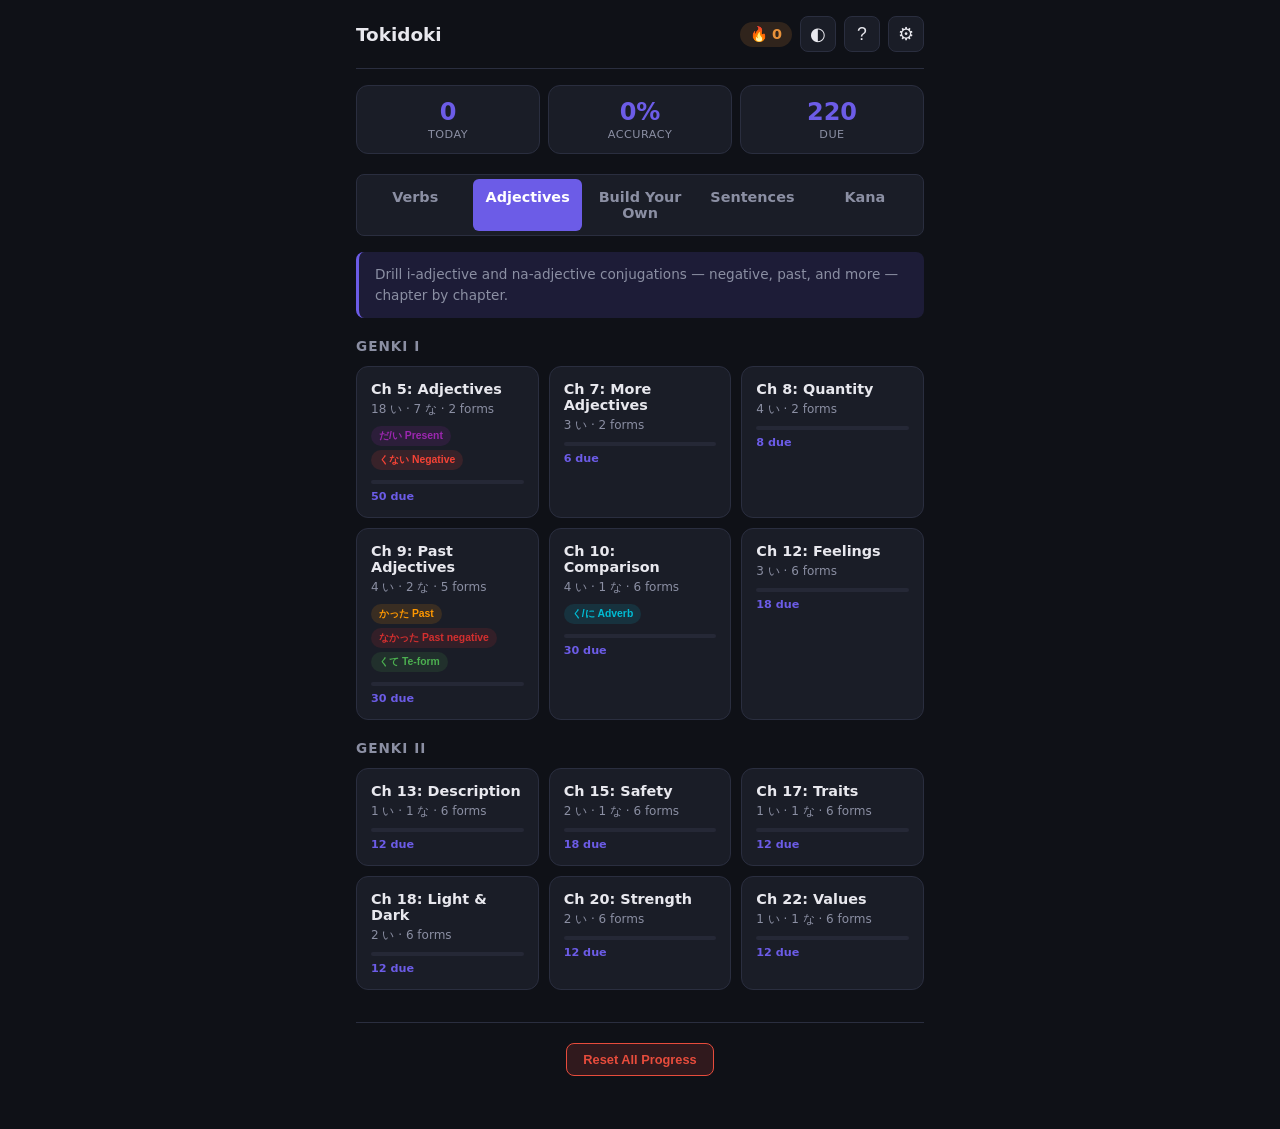
==== adjectives.html @ 3fceb23d "Split the single-page app into a real page per exercise Each exercise now has its own physical HTML " ====
<!DOCTYPE html>
<html lang="en">
<head>
  <meta charset="UTF-8">
  <meta name="viewport" id="viewport-meta" content="width=device-width, initial-scale=1.0">
  <title>Adjective Conjugation Practice — Genki I &amp; II | Tokidoki</title>
  <meta name="description" content="Practice Japanese i-adjective and na-adjective conjugation — present, negative, past, te-form, and more — chapter by chapter from Genki I &amp; II. Free, no login.">
  <meta property="og:title" content="Adjective Conjugation Practice — Genki I &amp; II | Tokidoki">
  <meta property="og:description" content="Drill Japanese i-adjective and na-adjective conjugations chapter by chapter using spaced repetition. Free and no login required.">
  <meta property="og:type" content="website">
  <meta property="og:url" content="https://tokidoki.meertens.dev/adjectives.html">
  <meta name="twitter:card" content="summary">
  <meta name="twitter:title" content="Adjective Conjugation Practice — Genki I &amp; II | Tokidoki">
  <meta name="twitter:description" content="Free SRS flashcard drills for Genki i-adjective and na-adjective conjugations.">
  <link rel="canonical" href="https://tokidoki.meertens.dev/adjectives.html">
  <link rel="stylesheet" href="style.css">
  <!-- Google tag (gtag.js) -->
  <script async src="https://www.googletagmanager.com/gtag/js?id=G-XXWYNZC7YH"></script>
  <script>
    window.dataLayer = window.dataLayer || [];
    function gtag(){dataLayer.push(arguments);}
    gtag('js', new Date());
    gtag('config', 'G-XXWYNZC7YH');
  </script>
</head>
<body data-mode="adjectives">
  <div id="app">

    <!-- Header -->
    <header id="header">
      <div class="header-left">
        <button id="btn-back" class="icon-btn hidden" aria-label="Back">←</button>
        <a href="index.html" class="header-title-link"><h1 id="header-title">Tokidoki</h1></a>
      </div>
      <div class="header-right">
        <span id="streak-badge" class="streak-badge" title="Daily streak">🔥 <span id="streak-count">0</span></span>
        <button id="btn-theme" class="icon-btn" aria-label="Toggle theme">◐</button>
        <button id="btn-ref" class="icon-btn" aria-label="Conjugation reference">?</button>
        <button id="btn-settings" class="icon-btn" aria-label="Settings">⚙</button>
      </div>
    </header>

    <!-- Screen: Chapter Select -->
    <main id="screen-chapters" class="screen active">
      <div class="stats-bar">
        <div class="stat"><span class="stat-num" id="today-reviewed">0</span><span class="stat-label">Today</span></div>
        <div class="stat"><span class="stat-num" id="today-accuracy">0%</span><span class="stat-label">Accuracy</span></div>
        <div class="stat"><span class="stat-num" id="cards-due">0</span><span class="stat-label">Due</span></div>
      </div>
      <nav class="mode-tabs">
        <a class="mode-tab" href="verbs.html">Verbs</a>
        <a class="mode-tab active" href="adjectives.html">Adjectives</a>
        <a class="mode-tab" href="custom.html">Build Your Own</a>
        <a class="mode-tab" href="sentences.html">Sentences</a>
        <a class="mode-tab" href="kana.html">Kana</a>
      </nav>
      <div id="adj-chapters">
        <p class="tab-intro">Drill i-adjective and na-adjective conjugations — negative, past, and more — chapter by chapter.</p>
        <h2 class="section-title">Genki I</h2>
        <div class="chapter-grid" id="adj-chapters-genki1"></div>
        <h2 class="section-title">Genki II</h2>
        <div class="chapter-grid" id="adj-chapters-genki2"></div>
      </div>
      <div class="reset-section">
        <button id="btn-reset" class="btn-danger">Reset All Progress</button>
      </div>
    </main>

    <!-- Screen: Study Session -->
    <main id="screen-study" class="screen">
      <div class="study-toolbar">
        <div class="study-progress">
          <div class="study-progress-bar"><div id="study-bar-fill" class="study-bar-fill"></div></div>
          <span id="study-progress-text" class="study-progress-text">0 / 0</span>
        </div>
        <button id="btn-undo" class="btn-undo hidden" aria-label="Undo last card" title="Undo (Z)">↩ Undo</button>
      </div>
      <div id="save-indicator" class="save-indicator hidden">Saved</div>

      <input id="key-capture" class="key-capture" readonly aria-hidden="true" tabindex="-1">
      <div id="card-container" class="card-container">
        <div id="card" class="card">
          <!-- Front -->
          <div class="card-front" id="card-front">
            <div class="form-badge" id="card-form-badge"></div>
            <div class="card-kanji" id="card-kanji"></div>
            <div class="card-reading" id="card-reading"></div>
            <div class="card-meaning" id="card-meaning"></div>
            <div class="card-prompt" id="card-prompt"></div>
            <div class="card-context hidden" id="card-context"></div>
            <div class="card-example-sentence-front hidden" id="card-example-sentence-front"></div>
            <div class="hint-area hidden" id="hint-area"></div>
            <div class="reveal-area" id="reveal-area">
              <div class="reveal-buttons">
                <button id="btn-hint" class="btn-hint">Hint <span class="grade-key">H</span></button>
                <button id="btn-reveal" class="btn-reveal">Show Answer</button>
              </div>
              <span class="reveal-hint">Space = show answer</span>
            </div>
            <div class="typing-area hidden" id="typing-area">
              <div class="answer-area">
                <input type="text" id="answer-input" class="answer-input" placeholder="Type in hiragana..." autocomplete="off" autocorrect="off" autocapitalize="off" spellcheck="false" lang="ja">
                <button id="btn-check" class="btn-primary">Check</button>
              </div>
              <div class="typing-buttons">
                <button id="btn-hint-typing" class="btn-hint">Hint <span class="grade-key">H</span></button>
                <button id="btn-show" class="btn-secondary">Show Answer</button>
              </div>
            </div>
          </div>
          <!-- Back -->
          <div class="card-back hidden" id="card-back">
            <div class="form-badge" id="card-form-badge-back"></div>
            <div class="card-kanji" id="card-kanji-back"></div>
            <div class="card-reading" id="card-reading-back"></div>
            <div class="card-meaning" id="card-meaning-back"></div>
            <div class="card-conjugated" id="card-conjugated"></div>
            <div class="result-area">
              <div id="result-icon" class="result-icon hidden"></div>
              <div id="result-row-user" class="result-row hidden">
                <span class="result-label">Your answer:</span>
                <span id="user-answer" class="user-answer"></span>
              </div>
              <div class="result-row">
                <span class="result-label">Correct:</span>
                <span id="correct-answer" class="correct-answer"></span>
              </div>
              <div class="result-row">
                <span class="result-label">Explanation:</span>
                <span id="card-hint-explanation" class="correct-answer"></span>
              </div>
            </div>
            <div class="card-explanation" id="card-explanation"></div>
            <div class="hint-area-back" id="hint-area-back"></div>
            <div class="card-example-sentence" id="card-example-sentence"></div>
            <div class="grade-buttons">
              <button class="btn-grade btn-again" data-grade="1"><span class="grade-key">1</span> Again</button>
              <button class="btn-grade btn-easy" data-grade="4"><span class="grade-key">2</span> Easy</button>
            </div>
          </div>
        </div>
      </div>

      <div id="session-complete" class="session-complete hidden">
        <div class="complete-icon">🎉</div>
        <h2>Session Complete!</h2>
        <div class="session-stats">
          <div class="stat"><span class="stat-num" id="session-total">0</span><span class="stat-label">Cards</span></div>
          <div class="stat"><span class="stat-num" id="session-correct">0</span><span class="stat-label">Correct</span></div>
          <div class="stat"><span class="stat-num" id="session-accuracy">0%</span><span class="stat-label">Accuracy</span></div>
        </div>
        <button id="btn-back-to-chapters" class="btn-primary">Back to Chapters</button>
      </div>
    </main>

    <!-- Settings Overlay -->
    <div id="settings-overlay" class="settings-overlay hidden">
      <div class="settings-overlay-backdrop"></div>
      <div class="settings-overlay-content">
        <div class="settings-overlay-header">
          <h2 class="settings-overlay-title">Settings</h2>
          <button id="btn-close-settings" class="settings-overlay-close" aria-label="Close settings">✕</button>
        </div>
        <div class="settings-panel">
          <label class="setting-row">
            <div class="setting-info">
              <span class="setting-label">Type answers in hiragana</span>
              <span class="setting-desc">When enabled, you type the conjugation before revealing the answer</span>
            </div>
            <input type="checkbox" id="setting-typing-mode" class="setting-toggle">
          </label>
          <label class="setting-row">
            <div class="setting-info">
              <span class="setting-label">Hide form name (harder mode)</span>
              <span class="setting-desc">Only shows the English hint (e.g. "Polite past") — you must recall the form yourself</span>
            </div>
            <input type="checkbox" id="setting-hide-form" class="setting-toggle">
          </label>
          <label class="setting-row">
            <div class="setting-info">
              <span class="setting-label">Show context example</span>
              <span class="setting-desc">Shows an English example below the hint, e.g. "I did eat (polite, past)"</span>
            </div>
            <input type="checkbox" id="setting-show-context" class="setting-toggle">
          </label>
          <label class="setting-row">
            <div class="setting-info">
              <span class="setting-label">English → Japanese mode</span>
              <span class="setting-desc">See an English sentence (e.g. "I did take (a thing) (polite, past)") and produce the Japanese conjugation</span>
            </div>
            <input type="checkbox" id="setting-english-to-japanese" class="setting-toggle">
          </label>
          <label class="setting-row">
            <div class="setting-info">
              <span class="setting-label">Show example sentence on question</span>
              <span class="setting-desc">Shows a Japanese example sentence (with the answer blanked out) before you reveal the answer</span>
            </div>
            <input type="checkbox" id="setting-show-example-front" class="setting-toggle">
          </label>
          <label class="setting-row">
            <div class="setting-info">
              <span class="setting-label">Show furigana</span>
              <span class="setting-desc">Shows readings (hiragana) above kanji in Japanese sentences</span>
            </div>
            <input type="checkbox" id="setting-show-furigana" class="setting-toggle">
          </label>
        </div>
      </div>
    </div>

    <!-- Reference Overlay -->
    <div id="ref-overlay" class="ref-overlay hidden" role="dialog" aria-modal="true" aria-label="Conjugation Reference">
      <div id="ref-backdrop" class="ref-backdrop"></div>
      <div class="ref-overlay-panel">
        <div class="ref-overlay-header">
          <h2 class="section-title" style="margin:0">Conjugation Reference</h2>
          <button id="btn-ref-close" class="icon-btn" aria-label="Close">✕</button>
        </div>
        <div class="ref-tabs">
          <button class="ref-tab" data-tab="verb">Verbs</button>
          <button class="ref-tab active" data-tab="adj">Adjectives</button>
        </div>
        <div id="ref-content" class="ref-content"></div>
      </div>
    </div>

  </div>

  <script src="conjugator.js"></script>
  <script src="verbs.js"></script>
  <script src="kana.js"></script>
  <script src="app.js"></script>

  <!-- Static content for search engines -->
  <section id="seo-content" aria-hidden="true">
    <h2>Japanese Adjective Conjugation Practice — Genki I &amp; II</h2>
    <p>
      Practise <strong>i-adjective</strong> and <strong>na-adjective</strong> conjugations
      including present, negative, past, past-negative, te-form, and adverb forms.
      Chapters span the adjective grammar introduced across both Genki volumes.
    </p>
    <p>
      Cards are scheduled with <strong>spaced repetition (SRS)</strong> so you review what
      you need most, not what you already know. Free, no login required.
    </p>
  </section>
</body>
</html>
---- style.css ----
:root {
  --bg: #0f1117;
  --bg-card: #1a1d27;
  --bg-card-hover: #22263a;
  --bg-input: #252836;
  --text: #e8e8ee;
  --text-dim: #8b8fa3;
  --text-muted: #555a6e;
  --border: #2a2e3f;
  --accent: #6c5ce7;
  --accent-dim: rgba(108, 92, 231, 0.15);
  --green: #00b894;
  --green-dim: rgba(0, 184, 148, 0.15);
  --red: #e74c3c;
  --red-dim: rgba(231, 76, 60, 0.15);
  --orange: #e8913a;
  --orange-dim: rgba(232, 145, 58, 0.15);
  --blue: #4a90d9;
  --blue-dim: rgba(74, 144, 217, 0.15);
  --radius: 12px;
  --radius-sm: 8px;
  --shadow: 0 2px 16px rgba(0,0,0,0.3);
  --font: 'Segoe UI', system-ui, -apple-system, sans-serif;
  --font-jp: 'Hiragino Kaku Gothic Pro', 'Yu Gothic', 'Meiryo', sans-serif;
  --transition: 0.2s ease;
}

[data-theme="light"] {
  --bg: #f5f6fa;
  --bg-card: #ffffff;
  --bg-card-hover: #f0f1f6;
  --bg-input: #eef0f5;
  --text: #1a1d27;
  --text-dim: #555a6e;
  --text-muted: #8b8fa3;
  --border: #dfe1e8;
  --shadow: 0 2px 16px rgba(0,0,0,0.08);
}

* { margin: 0; padding: 0; box-sizing: border-box; }

#seo-content { position: absolute; width: 1px; height: 1px; overflow: hidden; clip: rect(0,0,0,0); white-space: nowrap; }

html { font-size: 16px; }

body {
  font-family: var(--font);
  background: var(--bg);
  color: var(--text);
  min-height: 100dvh;
  transition: background var(--transition), color var(--transition);
}

#app {
  max-width: 600px;
  margin: 0 auto;
  padding: 0 16px 32px;
}

/* Header */
#header {
  display: flex;
  align-items: center;
  justify-content: space-between;
  padding: 16px 0;
  position: sticky;
  top: 0;
  background: var(--bg);
  z-index: 100;
  border-bottom: 1px solid var(--border);
  margin-bottom: 16px;
}

.header-left {
  display: flex;
  align-items: center;
  gap: 8px;
  min-width: 0;
}

.header-right {
  display: flex;
  align-items: center;
  gap: 8px;
  flex-shrink: 0;
}

#header-title {
  font-size: 1.15rem;
  font-weight: 700;
  white-space: nowrap;
  overflow: hidden;
  text-overflow: ellipsis;
}

.header-title-link, .header-title-link:visited {
  color: inherit;
  text-decoration: none;
}

.icon-btn {
  background: var(--bg-card);
  border: 1px solid var(--border);
  color: var(--text);
  width: 36px;
  height: 36px;
  border-radius: var(--radius-sm);
  cursor: pointer;
  font-size: 1.1rem;
  display: flex;
  align-items: center;
  justify-content: center;
  transition: all var(--transition);
}

.icon-btn:hover { background: var(--bg-card-hover); }

.streak-badge {
  display: flex;
  align-items: center;
  gap: 4px;
  font-size: 0.9rem;
  font-weight: 600;
  padding: 4px 10px;
  background: var(--orange-dim);
  border-radius: 20px;
  color: var(--orange);
}

/* Screens */
.screen { display: none; }
.screen.active { display: block; }

/* Tab intro */
.tab-intro {
  color: var(--text-dim);
  font-size: 0.85rem;
  line-height: 1.55;
  margin: 0 0 16px;
  padding: 12px 16px;
  background: var(--accent-dim);
  border-left: 3px solid var(--accent);
  border-radius: var(--radius-sm);
}

/* Stats bar */
.stats-bar {
  display: flex;
  gap: 8px;
  margin-bottom: 20px;
}

.stat {
  flex: 1;
  background: var(--bg-card);
  border: 1px solid var(--border);
  border-radius: var(--radius);
  padding: 12px;
  text-align: center;
}

.stat-num {
  display: block;
  font-size: 1.5rem;
  font-weight: 700;
  color: var(--accent);
}

.stat-label {
  display: block;
  font-size: 0.7rem;
  color: var(--text-dim);
  margin-top: 2px;
  text-transform: uppercase;
  letter-spacing: 0.5px;
}

/* Section title */
.section-title {
  font-size: 0.85rem;
  text-transform: uppercase;
  letter-spacing: 1px;
  color: var(--text-dim);
  margin: 20px 0 12px;
}

/* Mode tabs (Verbs / Adjectives) */
.mode-tabs {
  display: flex;
  gap: 4px;
  margin-bottom: 16px;
  background: var(--bg-card);
  border-radius: var(--radius-sm);
  padding: 4px;
  border: 1px solid var(--border);
}

.mode-tab, .mode-tab:visited {
  flex: 1;
  padding: 10px;
  border: none;
  border-radius: 6px;
  background: transparent;
  color: var(--text-dim);
  font-size: 0.9rem;
  font-weight: 700;
  cursor: pointer;
  transition: all var(--transition);
  text-decoration: none;
  text-align: center;
}

.mode-tab.active, .mode-tab.active:visited {
  background: var(--accent);
  color: #fff;
}

.mode-tab:hover:not(.active) {
  background: var(--bg-card-hover);
}

/* Chapter grid */
.chapter-grid {
  display: grid;
  grid-template-columns: repeat(auto-fill, minmax(160px, 1fr));
  gap: 10px;
}

.chapter-card, a.chapter-card, a.chapter-card:visited {
  background: var(--bg-card);
  border: 1px solid var(--border);
  border-radius: var(--radius);
  padding: 14px;
  cursor: pointer;
  transition: all var(--transition);
  position: relative;
  overflow: hidden;
  display: block;
  color: inherit;
  text-decoration: none;
}

.chapter-card:hover {
  background: var(--bg-card-hover);
  transform: translateY(-2px);
  box-shadow: var(--shadow);
}

.chapter-card-title {
  font-size: 0.9rem;
  font-weight: 600;
  margin-bottom: 4px;
}

.chapter-card-sub {
  font-size: 0.75rem;
  color: var(--text-dim);
  margin-bottom: 8px;
}

.chapter-card-forms {
  display: flex;
  flex-wrap: wrap;
  gap: 4px;
  margin-bottom: 10px;
}

.form-pill {
  font-family: var(--font-jp);
  font-size: 0.65rem;
  padding: 3px 8px;
  border-radius: 10px;
  font-weight: 700;
  letter-spacing: 0;
  white-space: nowrap;
}

.chapter-progress {
  height: 4px;
  background: var(--bg-input);
  border-radius: 2px;
  overflow: hidden;
}

.chapter-progress-fill {
  height: 100%;
  background: var(--green);
  border-radius: 2px;
  transition: width 0.4s ease;
}

.chapter-card-due {
  font-size: 0.7rem;
  color: var(--accent);
  margin-top: 6px;
  font-weight: 600;
}

.chapter-card-due:empty {
  display: none;
}

/* Study screen */
.study-toolbar {
  display: flex;
  align-items: center;
  gap: 10px;
  margin-bottom: 16px;
}

.study-progress {
  display: flex;
  align-items: center;
  gap: 12px;
  flex: 1;
}

.study-progress-bar {
  flex: 1;
  height: 6px;
  background: var(--bg-input);
  border-radius: 3px;
  overflow: hidden;
}

.study-bar-fill {
  height: 100%;
  background: var(--accent);
  border-radius: 3px;
  transition: width 0.3s ease;
}

.study-progress-text {
  font-size: 0.8rem;
  color: var(--text-dim);
  white-space: nowrap;
}

.btn-undo {
  display: flex;
  align-items: center;
  gap: 4px;
  padding: 6px 12px;
  border: 1px solid var(--border);
  border-radius: var(--radius-sm);
  background: var(--bg-card);
  color: var(--text-dim);
  font-size: 0.8rem;
  font-weight: 600;
  cursor: pointer;
  transition: all var(--transition);
  white-space: nowrap;
  flex-shrink: 0;
}

.btn-undo:hover {
  background: var(--bg-card-hover);
  color: var(--text);
  border-color: var(--accent);
}

.save-indicator {
  text-align: center;
  font-size: 0.7rem;
  color: var(--green);
  padding: 4px 0;
  font-weight: 600;
  letter-spacing: 0.5px;
  text-transform: uppercase;
  opacity: 0;
  transition: opacity 0.3s ease;
}

.save-indicator.show {
  opacity: 1;
}

/* Card */
.card-container {
  perspective: 1000px;
}

.card {
  background: color-mix(in srgb, var(--form-color, var(--accent)) 8%, var(--bg-card));
  border: 1px solid var(--border);
  border-left: 5px solid var(--form-color, var(--accent));
  border-right: 5px solid transparent;
  border-radius: var(--radius);
  padding: 28px 24px;
  box-shadow: var(--shadow);
  min-height: 340px;
  display: flex;
  flex-direction: column;
  transition: background 0.3s ease, border-color 0.3s ease;
}

.card.negative-form {
  border-right-color: #e74c3c;
}

.card-front, .card-back {
  display: flex;
  flex-direction: column;
  align-items: center;
  gap: 12px;
  flex: 1;
}

.form-badge {
  display: inline-flex;
  align-items: center;
  gap: 6px;
  padding: 6px 14px;
  border-radius: 24px;
  font-size: 0.8rem;
  font-weight: 700;
  letter-spacing: 0.3px;
  border: 2px solid currentColor;
  white-space: nowrap;
}

.form-badge .form-symbol {
  font-family: var(--font-jp);
  font-size: 0.95rem;
  font-weight: 800;
  line-height: 1;
}

.card-kanji {
  font-family: var(--font-jp);
  font-size: 2.8rem;
  font-weight: 700;
  line-height: 1.2;
  text-align: center;
}

.card-reading {
  font-family: var(--font-jp);
  font-size: 1.1rem;
  color: var(--text-dim);
}

.card-meaning {
  font-size: 0.95rem;
  color: var(--text-dim);
  text-align: center;
}

.card-conjugated {
  font-family: var(--font-jp);
  font-size: 1.8rem;
  font-weight: 700;
  text-align: center;
  line-height: 1.3;
}

.conjugation-stem {
  color: var(--text-muted);
}

.conjugation-changed {
  color: var(--text);
}

.conjugation-ending {
  color: var(--form-color, var(--accent));
}

.card-prompt {
  font-size: 1rem;
  font-weight: 600;
  color: var(--form-color, var(--accent));
  text-align: center;
  margin-top: 4px;
}

.card-context {
  font-size: 1.15rem;
  color: var(--text-muted);
  font-style: italic;
  text-align: center;
  margin-top: -4px;
}

.neg-highlight {
  color: #e74c3c;
  font-weight: 700;
}

.card-context.context-prominent {
  font-size: 1.5rem;
  color: var(--text);
  font-style: normal;
  font-weight: 600;
  margin-top: 16px;
  margin-bottom: 8px;
  line-height: 1.4;
}

/* Reveal area (default mode) */
.hint-area {
  margin-top: 12px;
  padding: 12px 16px;
  border-radius: var(--radius-sm);
  background: var(--bg-card-hover, rgba(128,128,128,0.08));
  border-left: 3px solid var(--form-color, var(--accent));
  font-size: 0.88rem;
  line-height: 1.6;
  color: var(--text);
  text-align: left;
}

.hint-area .hint-label {
  font-weight: 700;
  color: var(--text-dim);
  font-size: 0.75rem;
  text-transform: uppercase;
  letter-spacing: 0.04em;
  margin-bottom: 4px;
}

.hint-area .hint-step {
  margin: 2px 0;
}

.reveal-area {
  display: flex;
  flex-direction: column;
  align-items: center;
  gap: 8px;
  margin-top: 16px;
}

.reveal-buttons, .typing-buttons {
  display: flex;
  gap: 10px;
  align-items: center;
  margin-top: 8px;
}

.btn-hint {
  padding: 14px 24px;
  border-radius: var(--radius-sm);
  font-size: 0.9rem;
  font-weight: 700;
  cursor: pointer;
  border: 2px solid var(--border);
  background: transparent;
  color: var(--text-dim);
  transition: all var(--transition);
}

.btn-hint:hover { border-color: var(--accent); color: var(--accent); transform: translateY(-1px); }
.btn-hint:disabled { opacity: 0.4; cursor: default; transform: none; }

.btn-reveal {
  padding: 14px 40px;
  border-radius: var(--radius-sm);
  font-size: 1rem;
  font-weight: 700;
  cursor: pointer;
  border: none;
  background: var(--accent);
  color: #fff;
  transition: all var(--transition);
}

.btn-reveal:hover { filter: brightness(1.1); transform: translateY(-1px); }

.reveal-hint {
  font-size: 0.75rem;
  color: var(--text-muted);
}

/* Answer */
.answer-area {
  display: flex;
  gap: 8px;
  width: 100%;
  max-width: 360px;
  margin-top: 8px;
}

.answer-input {
  flex: 1;
  padding: 10px 14px;
  font-size: 1.15rem;
  font-family: var(--font-jp);
  background: var(--bg-input);
  border: 2px solid var(--border);
  border-radius: var(--radius-sm);
  color: var(--text);
  outline: none;
  transition: border-color var(--transition);
}

.answer-input:focus {
  border-color: var(--accent);
}

.answer-input.correct {
  border-color: var(--green);
  background: var(--green-dim);
}

.answer-input.incorrect {
  border-color: var(--red);
  background: var(--red-dim);
}

/* Buttons */
.btn-primary, .btn-secondary {
  padding: 10px 20px;
  border-radius: var(--radius-sm);
  font-size: 0.95rem;
  font-weight: 600;
  cursor: pointer;
  border: none;
  transition: all var(--transition);
}

.btn-primary {
  background: var(--accent);
  color: #fff;
}

.btn-primary:hover { filter: brightness(1.1); }

.btn-secondary {
  background: transparent;
  color: var(--text-dim);
  border: 1px solid var(--border);
}

.btn-secondary:hover { background: var(--bg-card-hover); color: var(--text); }

.btn-danger {
  padding: 8px 16px;
  border-radius: var(--radius-sm);
  font-size: 0.8rem;
  font-weight: 600;
  cursor: pointer;
  border: 1px solid var(--red);
  background: var(--red-dim);
  color: var(--red);
  transition: all var(--transition);
}

.btn-danger:hover { background: var(--red); color: #fff; }

/* Result area */
.result-area {
  width: 100%;
  max-width: 360px;
  text-align: center;
}

.result-icon {
  font-size: 2.5rem;
  margin-bottom: 8px;
}

.result-row {
  display: flex;
  justify-content: space-between;
  padding: 8px 0;
  border-bottom: 1px solid var(--border);
  font-size: 1rem;
}

.result-label {
  color: var(--text-dim);
}

.user-answer {
  font-family: var(--font-jp);
  font-weight: 600;
}

.correct-answer {
  font-family: var(--font-jp);
  font-weight: 600;
  color: var(--green);
}

/* Explanation */
.card-explanation {
  width: 100%;
  max-width: 360px;
  margin-top: 12px;
  padding: 12px 16px;
  background: var(--bg-input);
  border: 1px solid var(--border);
  border-radius: var(--radius-sm);
  font-size: 0.82rem;
  line-height: 1.6;
  color: var(--text-dim);
  animation: slideUp 0.3s ease;
}

.card-explanation .ex-rule {
  margin-bottom: 6px;
  color: var(--text);
}

.card-explanation .ex-steps {
  font-family: var(--font-jp);
  font-size: 0.95rem;
  color: var(--text);
  letter-spacing: 0.3px;
}

.card-explanation .ex-hl {
  color: var(--accent);
  font-weight: 700;
  background: color-mix(in srgb, var(--accent) 15%, transparent);
  padding: 1px 3px;
  border-radius: 3px;
}

/* Example sentence */
.card-example-sentence {
  width: 100%;
  max-width: 360px;
  margin-top: 14px;
  padding: 12px 16px;
  background: var(--card-bg);
  border: 1px solid var(--border);
  border-radius: var(--radius-sm);
  animation: slideUp 0.3s ease;
}

.card-example-sentence .example-label {
  font-size: 0.7rem;
  font-weight: 700;
  text-transform: uppercase;
  letter-spacing: 0.08em;
  color: var(--text-muted);
  margin-bottom: 6px;
}

.card-example-sentence .example-jp {
  font-family: var(--font-jp);
  font-size: 1.15rem;
  color: var(--text);
  margin-bottom: 4px;
  line-height: 2;
}

.card-example-sentence .example-jp rt {
  font-size: 0.55em;
  color: var(--text-dim);
}

.card-example-sentence .example-en {
  font-size: 0.9rem;
  color: var(--text-dim);
  font-style: italic;
  line-height: 1.4;
}

.card-example-sentence-front {
  width: 100%;
  max-width: 360px;
  margin-top: 14px;
  padding: 12px 16px;
  background: var(--card-bg);
  border: 1px solid var(--border);
  border-radius: var(--radius-sm);
  border-left: 3px solid var(--form-color, var(--accent));
}

.card-example-sentence-front .example-label {
  font-size: 0.7rem;
  font-weight: 700;
  text-transform: uppercase;
  letter-spacing: 0.08em;
  color: var(--text-muted);
  margin-bottom: 6px;
}

.card-example-sentence-front .example-jp {
  font-family: var(--font-jp);
  font-size: 1.15rem;
  color: var(--text);
  margin-bottom: 4px;
  line-height: 2;
}

.card-example-sentence-front .example-jp rt {
  font-size: 0.55em;
  color: var(--text-dim);
}

.card-example-sentence-front .example-en {
  font-size: 0.9rem;
  color: var(--text-dim);
  font-style: italic;
  line-height: 1.4;
}

.hint-area-back {
  margin-top: 12px;
  padding: 12px 16px;
  border-radius: var(--radius-sm);
  background: var(--bg-card-hover, rgba(128,128,128,0.08));
  border-left: 3px solid var(--form-color, var(--accent));
  font-size: 0.88rem;
  line-height: 1.6;
  color: var(--text);
  text-align: left;
  width: 100%;
  max-width: 360px;
}

.hint-area-back .hint-label {
  font-weight: 700;
  color: var(--text-dim);
  font-size: 0.75rem;
  text-transform: uppercase;
  letter-spacing: 0.04em;
  margin-bottom: 4px;
}

.hint-area-back .hint-step {
  margin: 2px 0;
}

.hint-area-back.hidden {
  display: none;
}

/* Grade buttons */
.grade-buttons {
  display: flex;
  gap: 8px;
  margin-top: 16px;
  flex-wrap: wrap;
  justify-content: center;
}

.btn-grade {
  flex: 1;
  min-width: 60px;
  padding: 10px 8px;
  border: none;
  border-radius: var(--radius-sm);
  font-size: 0.85rem;
  font-weight: 700;
  cursor: pointer;
  transition: all var(--transition);
  color: #fff;
  display: flex;
  align-items: center;
  justify-content: center;
  gap: 5px;
}

.grade-key {
  display: inline-flex;
  align-items: center;
  justify-content: center;
  width: 20px;
  height: 20px;
  border-radius: 4px;
  background: rgba(255,255,255,0.25);
  font-size: 0.7rem;
  font-weight: 800;
  line-height: 1;
  flex-shrink: 0;
}

.btn-again { background: #e74c3c; }
.btn-good  { background: #27ae60; }
.btn-easy  { background: #3498db; }

.btn-grade:hover { filter: brightness(1.15); transform: translateY(-1px); }

/* Session complete */
.session-complete {
  text-align: center;
  padding: 40px 20px;
}

.complete-icon {
  font-size: 4rem;
  margin-bottom: 12px;
}

.session-complete h2 {
  font-size: 1.5rem;
  margin-bottom: 20px;
}

.session-stats {
  display: flex;
  gap: 12px;
  justify-content: center;
  margin-bottom: 28px;
}

.session-stats .stat {
  min-width: 80px;
}

/* Kana drawing practice */
.kana-settings-row {
  display: flex;
  gap: 12px;
  margin-bottom: 16px;
}

.kana-script-toggle {
  display: flex;
  align-items: center;
  gap: 8px;
  padding: 10px 16px;
  background: var(--bg-card);
  border: 1px solid var(--border);
  border-radius: var(--radius-sm);
  font-size: 0.9rem;
  font-weight: 600;
  cursor: pointer;
}

.kana-start-card {
  display: flex;
  align-items: center;
  justify-content: space-between;
  gap: 16px;
  background: var(--bg-card);
  border: 1px solid var(--border);
  border-radius: var(--radius);
  padding: 18px 20px;
}

.kana-start-info {
  display: flex;
  flex-direction: column;
}

.kana-card {
  align-items: center;
  -webkit-user-select: none;
  user-select: none;
  -webkit-touch-callout: none;
}

.kana-prompt-label {
  font-size: 0.8rem;
  color: var(--text-dim);
  text-transform: uppercase;
  letter-spacing: 0.5px;
}

.kana-romaji {
  font-size: 3rem;
  font-weight: 800;
  color: var(--accent);
  line-height: 1;
}

.kana-script-badge {
  display: inline-flex;
  padding: 4px 12px;
  border-radius: 24px;
  font-size: 0.75rem;
  font-weight: 700;
  background: var(--accent-dim);
  color: var(--accent);
}

.kana-script-badge.katakana {
  background: rgba(52, 152, 219, 0.15);
  color: #3498db;
}

.kana-canvas-wrap {
  position: relative;
  margin-top: 8px;
  touch-action: none;
  -webkit-user-select: none;
  user-select: none;
  -webkit-touch-callout: none;
}

#kana-canvas {
  display: block;
  width: 280px;
  height: 280px;
  max-width: 100%;
  background: var(--bg-input);
  border: 2px dashed var(--border);
  border-radius: var(--radius);
  touch-action: none;
  cursor: crosshair;
  -webkit-user-select: none;
  user-select: none;
  -webkit-touch-callout: none;
  -webkit-tap-highlight-color: transparent;
}

.kana-clear-btn {
  position: absolute;
  top: 8px;
  right: 8px;
  width: 32px;
  height: 32px;
  border-radius: 50%;
  border: 1px solid var(--border);
  background: var(--bg-card);
  color: var(--text-dim);
  font-size: 1rem;
  cursor: pointer;
  display: flex;
  align-items: center;
  justify-content: center;
  transition: all var(--transition);
}

.kana-clear-btn:hover { background: var(--bg-card-hover); color: var(--text); }

.kana-answer-area {
  display: flex;
  flex-direction: column;
  align-items: center;
  gap: 4px;
  margin-top: 12px;
}

.kana-answer-char {
  font-family: var(--font-jp);
  font-size: 5rem;
  font-weight: 700;
  line-height: 1;
}

.kana-answer-romaji {
  font-size: 0.95rem;
  color: var(--text-dim);
}

/* Reference overlay */
.ref-overlay {
  position: fixed;
  inset: 0;
  z-index: 400;
  display: flex;
  align-items: flex-start;
  justify-content: center;
  padding: 16px;
  overflow-y: auto;
}

.ref-overlay.hidden { display: none; }

.ref-backdrop {
  position: fixed;
  inset: 0;
  background: rgba(0, 0, 0, 0.55);
  z-index: 0;
}

.ref-overlay-panel {
  position: relative;
  z-index: 1;
  background: var(--bg-card);
  border: 1px solid var(--border);
  border-radius: var(--radius);
  box-shadow: var(--shadow);
  width: 100%;
  max-width: 720px;
  padding: 20px 24px;
  margin: auto;
}

.ref-overlay-header {
  display: flex;
  align-items: center;
  justify-content: space-between;
  margin-bottom: 16px;
}

.ref-row-current td {
  background: color-mix(in srgb, var(--accent) 12%, transparent) !important;
}

/* Verb type explanation */
.ref-verb-types {
  margin-bottom: 20px;
}

.ref-verb-rule-box {
  background: var(--bg-input);
  border: 1px solid var(--border);
  border-radius: var(--radius-sm);
  padding: 10px 14px;
  font-size: 0.82rem;
  line-height: 1.6;
  color: var(--text-dim);
  margin-bottom: 12px;
}

.ref-verb-rule-box p {
  margin: 0 0 6px;
}

.ref-verb-rule-box p:last-of-type {
  margin-bottom: 0;
}

.ref-verb-examples {
  display: block;
  font-family: var(--font-jp);
  color: var(--text);
  margin: 4px 0;
}

.ref-exc-label {
  font-size: 0.75rem;
  font-weight: 700;
  text-transform: uppercase;
  letter-spacing: 0.06em;
  color: var(--text-muted);
  margin-bottom: 8px;
}

.ref-exc-section {
  border: 1px solid var(--border);
  border-radius: var(--radius-sm);
  overflow: hidden;
}

.ref-exc-header {
  width: 100%;
  display: flex;
  align-items: center;
  justify-content: space-between;
  padding: 10px 14px;
  background: var(--bg-input);
  border: none;
  cursor: pointer;
  font-size: 0.82rem;
  font-weight: 600;
  color: var(--text-dim);
  text-align: left;
  transition: background var(--transition);
}

.ref-exc-header:hover { background: var(--bg-card-hover); color: var(--text); }

.ref-exc-meta {
  display: flex;
  align-items: center;
  gap: 6px;
  font-size: 0.75rem;
  color: var(--text-muted);
  flex-shrink: 0;
}

.ref-exc-arrow { font-size: 0.65rem; }

.ref-exc-body {
  padding: 12px 14px;
  border-top: 1px solid var(--border);
  background: var(--bg-card);
}

.ref-exc-list {
  list-style: none;
  padding: 0;
  margin: 0;
  display: grid;
  grid-template-columns: repeat(auto-fill, minmax(200px, 1fr));
  gap: 4px 16px;
}

.ref-exc-list li {
  font-size: 0.82rem;
  color: var(--text-dim);
  padding: 2px 0;
}

.ref-exc-kanji {
  font-family: var(--font-jp);
  font-weight: 600;
  color: var(--text);
}

.ref-exc-reading {
  font-family: var(--font-jp);
  font-size: 0.78rem;
  color: var(--text-muted);
}

/* Reference tabs */
.ref-tabs {
  display: flex;
  gap: 4px;
  margin-bottom: 16px;
  background: var(--bg-card);
  border-radius: var(--radius-sm);
  padding: 4px;
  border: 1px solid var(--border);
}

.ref-tab {
  flex: 1;
  padding: 8px;
  border: none;
  border-radius: 6px;
  background: transparent;
  color: var(--text-dim);
  font-size: 0.85rem;
  font-weight: 600;
  cursor: pointer;
  transition: all var(--transition);
}

.ref-tab.active {
  background: var(--accent);
  color: #fff;
}

.ref-content {
  background: var(--bg-card);
  border: 1px solid var(--border);
  border-radius: var(--radius);
  overflow-x: auto;
  -webkit-overflow-scrolling: touch;
}

.ref-table {
  width: 100%;
  border-collapse: collapse;
  font-size: 0.85rem;
}

.ref-table th {
  background: var(--bg-input);
  padding: 10px 12px;
  text-align: left;
  font-weight: 600;
  color: var(--text-dim);
  font-size: 0.75rem;
  text-transform: uppercase;
  letter-spacing: 0.5px;
  position: sticky;
  top: 0;
}

.ref-table td {
  padding: 8px 12px;
  border-top: 1px solid var(--border);
  font-family: var(--font-jp);
}

.ref-row {
  cursor: pointer;
}

.ref-row:hover td {
  background: var(--bg-card-hover);
}

.ref-row-active td {
  background: var(--accent-dim);
}

.ref-explanation-row td {
  padding: 0 !important;
  border-top: none !important;
}

.ref-explanation-row.hidden {
  display: none;
}

.ref-explanation {
  padding: 16px 20px;
  font-family: var(--font);
  font-size: 0.82rem;
  line-height: 1.6;
  color: var(--text-dim);
  background: var(--bg-input);
  border-top: 1px solid var(--border);
  animation: fadeIn 0.2s ease;
}

.ref-explanation p {
  margin: 0 0 10px;
  color: var(--text);
}

.ref-explanation p:last-child {
  margin-bottom: 0;
}

.ref-explanation .conj-table {
  width: 100%;
  border-collapse: collapse;
  margin: 10px 0;
  font-size: 0.82rem;
}

.ref-explanation .conj-table th {
  background: var(--bg-card);
  padding: 8px 10px;
  text-align: left;
  font-weight: 700;
  font-size: 0.72rem;
  text-transform: uppercase;
  letter-spacing: 0.5px;
  color: var(--text-dim);
  border-bottom: 2px solid var(--border);
}

.ref-explanation .conj-table td {
  padding: 7px 10px;
  border-bottom: 1px solid var(--border);
  font-family: var(--font-jp);
  vertical-align: top;
  line-height: 1.7;
}

.ref-explanation .conj-table td:first-child {
  font-family: var(--font);
  font-weight: 600;
  color: var(--text);
  white-space: nowrap;
}

.ref-explanation .conj-table tr:last-child td {
  border-bottom: none;
}

.ref-explanation .conj-table .irr-row td {
  background: color-mix(in srgb, var(--accent) 6%, transparent);
}

.ref-explanation .conj-note {
  font-size: 0.78rem;
  color: var(--text-dim);
  padding: 8px 12px;
  background: var(--bg-card);
  border-left: 3px solid var(--accent);
  border-radius: 0 var(--radius-sm) var(--radius-sm) 0;
  margin: 8px 0;
}

.ref-explanation .conj-note:last-child {
  margin-bottom: 0;
}

/* Build Your Own */
.custom-section {
  background: var(--bg-card);
  border: 1px solid var(--border);
  border-radius: var(--radius);
  padding: 12px;
  display: flex;
  flex-wrap: wrap;
  gap: 6px;
}

.custom-verbs-grid {
  display: grid;
  grid-template-columns: 1fr;
  gap: 0;
  padding: 0;
  overflow: hidden;
}

.custom-chapter-group {
  display: flex;
  flex-wrap: wrap;
  gap: 4px;
  padding: 10px 12px;
  border-bottom: 1px solid var(--border);
}

.custom-chapter-group:last-child {
  border-bottom: none;
}

.custom-header {
  display: flex;
  align-items: center;
  justify-content: space-between;
  margin-top: 20px;
  margin-bottom: 8px;
}

.custom-header .section-title {
  margin: 0;
}

.custom-header:first-child {
  margin-top: 0;
}

.custom-chapter-header {
  width: 100%;
  display: flex;
  align-items: center;
  justify-content: space-between;
  font-size: 0.7rem;
  font-weight: 700;
  text-transform: uppercase;
  letter-spacing: 0.05em;
  color: var(--text-muted);
  margin-bottom: 2px;
}

.custom-check-item {
  display: inline-flex;
  align-items: center;
  gap: 6px;
  padding: 6px 10px;
  border-radius: var(--radius-sm);
  cursor: pointer;
  transition: background var(--transition);
  font-size: 0.85rem;
  user-select: none;
}

.custom-check-item:hover {
  background: var(--bg-card-hover);
}

.custom-check-item input[type="checkbox"] {
  width: 16px;
  height: 16px;
  accent-color: var(--accent);
  cursor: pointer;
  flex-shrink: 0;
}

.custom-check-label {
  color: var(--text);
}

.custom-check-kanji {
  font-family: var(--font-jp);
  color: var(--text);
  font-weight: 600;
}

.custom-check-sub {
  color: var(--text-dim);
  font-size: 0.75rem;
}

.btn-toggle-all {
  font-size: 0.7rem;
  padding: 4px 10px;
  border: 1px solid var(--border);
  border-radius: var(--radius-sm);
  background: transparent;
  color: var(--text-dim);
  cursor: pointer;
  margin-left: 8px;
  font-weight: 600;
  vertical-align: middle;
  transition: all var(--transition);
}

.btn-toggle-all:hover {
  border-color: var(--accent);
  color: var(--accent);
}

.custom-start-section {
  display: flex;
  align-items: center;
  justify-content: center;
  gap: 16px;
  margin-top: 20px;
  padding: 16px 0;
}

.custom-count {
  font-size: 0.9rem;
  font-weight: 600;
  color: var(--text-dim);
}

.btn-start-custom {
  padding: 12px 32px;
  font-size: 1rem;
}

.btn-start-custom:disabled {
  opacity: 0.4;
  cursor: default;
}

/* Translate Sentences */

.translate-source-ja {
  font-family: var(--font-jp);
  font-size: 1.6rem;
  line-height: 2;
}

.translate-source-ja rt {
  font-size: 0.55em;
  color: var(--text-dim);
}

.translate-source-en {
  font-size: 1.3rem;
  line-height: 1.6;
}

.translate-original-label {
  font-size: 0.8rem;
  font-weight: 700;
  color: var(--text-muted);
  margin-bottom: 8px;
  text-transform: uppercase;
  letter-spacing: 0.08em;
}

.translate-original {
  font-size: 1.4rem;
  line-height: 2;
  color: var(--text);
}

.translate-original rt {
  font-size: 0.55em;
  color: var(--text-dim);
}

/* Reset section */
.reset-section {
  margin-top: 32px;
  text-align: center;
  padding: 20px 0;
  border-top: 1px solid var(--border);
}

/* Settings overlay */
.settings-overlay {
  position: fixed;
  inset: 0;
  z-index: 1000;
  display: flex;
  align-items: center;
  justify-content: center;
  animation: fadeIn 0.2s ease;
}

.settings-overlay.hidden {
  display: none;
}

.settings-overlay-backdrop {
  position: absolute;
  inset: 0;
  background: rgba(0, 0, 0, 0.5);
  backdrop-filter: blur(4px);
}

.settings-overlay-content {
  position: relative;
  width: 90%;
  max-width: 480px;
  max-height: 85vh;
  overflow-y: auto;
  background: var(--bg);
  border: 1px solid var(--border);
  border-radius: var(--radius);
  box-shadow: 0 20px 60px rgba(0, 0, 0, 0.3);
  animation: slideUp 0.25s ease;
}

.settings-overlay-header {
  display: flex;
  align-items: center;
  justify-content: space-between;
  padding: 16px 20px;
  border-bottom: 1px solid var(--border);
}

.settings-overlay-title {
  font-size: 1.1rem;
  font-weight: 700;
  color: var(--text);
  margin: 0;
}

.settings-overlay-close {
  background: none;
  border: none;
  color: var(--text-dim);
  font-size: 1.2rem;
  cursor: pointer;
  padding: 4px 8px;
  border-radius: var(--radius-sm);
  transition: background var(--transition), color var(--transition);
}

.settings-overlay-close:hover {
  background: var(--bg-card-hover);
  color: var(--text);
}

/* Settings panel */
.settings-panel {
  background: var(--bg-card);
  border: 1px solid var(--border);
  border-radius: var(--radius);
  overflow: hidden;
}

.setting-row {
  display: flex;
  align-items: center;
  justify-content: space-between;
  padding: 16px;
  cursor: pointer;
  transition: background var(--transition);
}

.setting-row:hover { background: var(--bg-card-hover); }

.setting-info {
  display: flex;
  flex-direction: column;
  gap: 2px;
}

.setting-label {
  font-size: 0.95rem;
  font-weight: 600;
  color: var(--text);
}

.setting-desc {
  font-size: 0.75rem;
  color: var(--text-dim);
}

.setting-toggle {
  width: 44px;
  height: 24px;
  appearance: none;
  -webkit-appearance: none;
  background: var(--border);
  border-radius: 12px;
  position: relative;
  cursor: pointer;
  transition: background 0.2s ease;
  flex-shrink: 0;
}

.setting-toggle::after {
  content: '';
  position: absolute;
  top: 2px;
  left: 2px;
  width: 20px;
  height: 20px;
  border-radius: 50%;
  background: #fff;
  transition: transform 0.2s ease;
}

.setting-toggle:checked {
  background: var(--accent);
}

.setting-toggle:checked::after {
  transform: translateX(20px);
}

/* Vimium compatibility: hidden input to capture focus */
.key-capture {
  position: absolute;
  opacity: 0;
  width: 0;
  height: 0;
  padding: 0;
  border: 0;
  pointer-events: none;
  overflow: hidden;
}

/* Utility */
.hidden { display: none !important; }

/* Responsive */
@media (max-width: 480px) {
  #app { padding: 0 12px 24px; }

  .chapter-grid {
    grid-template-columns: 1fr 1fr;
  }

  .card { padding: 20px 16px; min-height: 300px; }
  .card-kanji { font-size: 2.2rem; }

  .stats-bar { flex-wrap: wrap; }
  .stat { min-width: calc(50% - 4px); }

  .grade-buttons { gap: 6px; }
  .btn-grade { padding: 10px 4px; font-size: 0.8rem; }

  .ref-table { font-size: 0.75rem; }
  .ref-table th { padding: 8px 6px; font-size: 0.65rem; }
  .ref-table td { padding: 6px; }
  .ref-explanation { padding: 12px 14px; }
  .ref-explanation .conj-table td { padding: 5px 6px; font-size: 0.78rem; }
  .ref-explanation .conj-table th { padding: 6px; font-size: 0.65rem; }
  .ref-exc-list { grid-template-columns: 1fr 1fr; }

  .mode-tabs {
    overflow-x: auto;
    -webkit-overflow-scrolling: touch;
    scrollbar-width: none;
  }
  .mode-tabs::-webkit-scrollbar { display: none; }
  .mode-tab {
    flex: 0 0 auto;
    padding: 10px 14px;
    font-size: 0.82rem;
    white-space: nowrap;
  }
}

/* Animations */
@keyframes fadeIn {
  from { opacity: 0; transform: translateY(10px); }
  to { opacity: 1; transform: translateY(0); }
}

.screen.active {
  animation: fadeIn 0.25s ease;
}

@keyframes pop {
  0% { transform: scale(0.8); opacity: 0; }
  50% { transform: scale(1.05); }
  100% { transform: scale(1); opacity: 1; }
}

.result-icon {
  animation: pop 0.3s ease;
}

@keyframes slideUp {
  from { opacity: 0; transform: translateY(20px); }
  to { opacity: 1; transform: translateY(0); }
}

.card-back {
  animation: slideUp 0.25s ease;
}
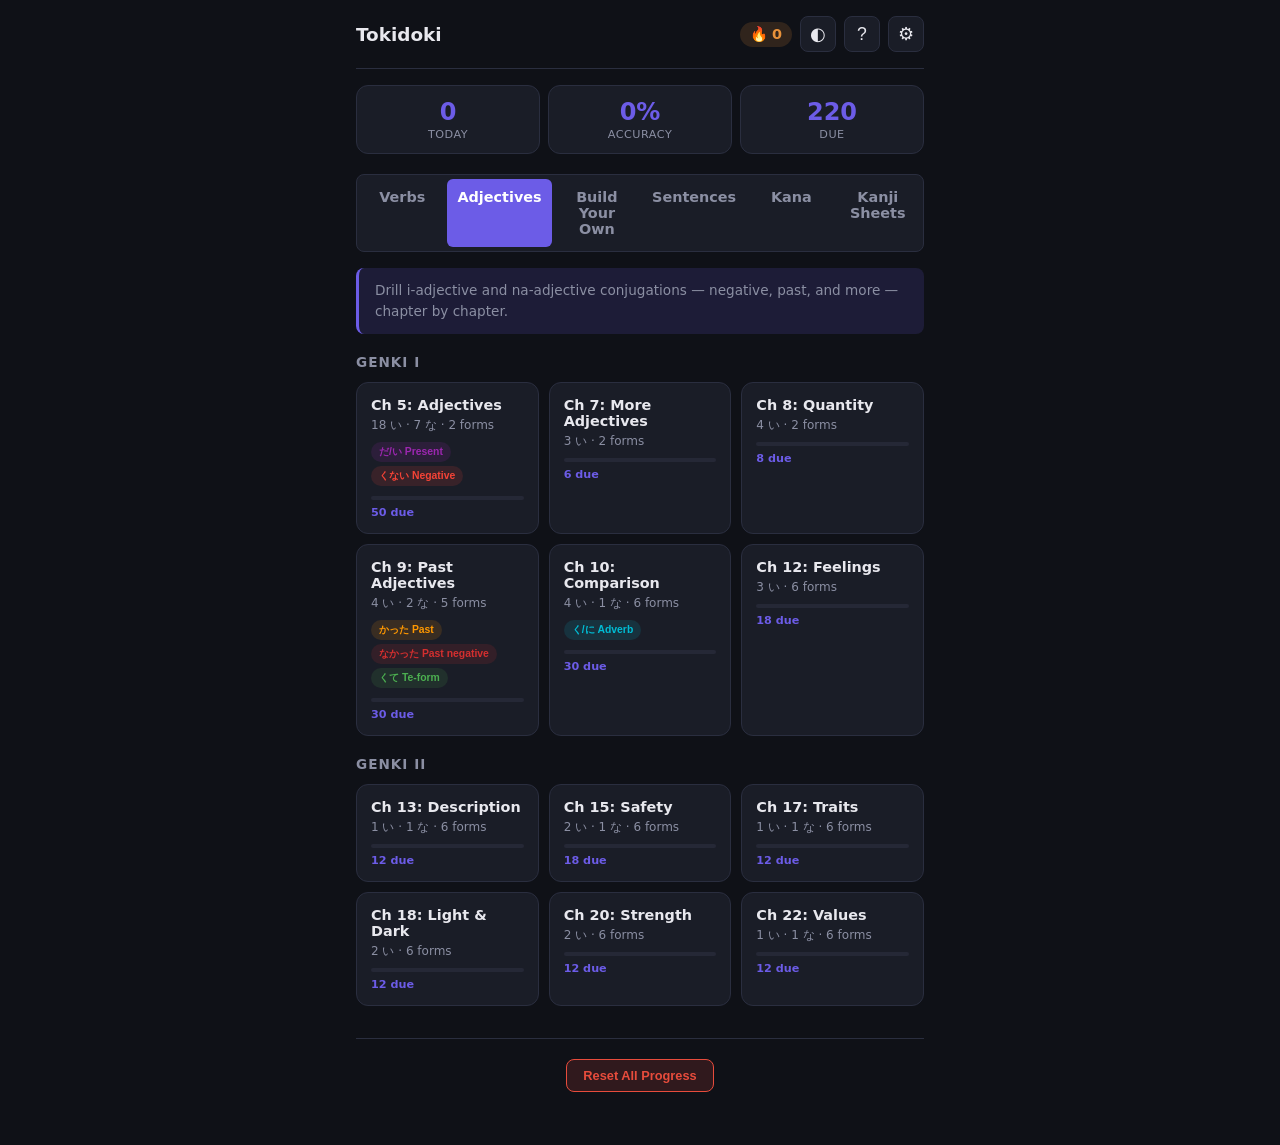
==== commit 2fc80dbc: "Add printable JLPT kanji practice sheets (N5-N1) Generates one PDF per JLPT level with an empty writ" ====
--- a/adjectives.html
+++ b/adjectives.html
@@ -27,18 +27,8 @@
   <div id="app">
 
     <!-- Header -->
-    <header id="header">
-      <div class="header-left">
-        <button id="btn-back" class="icon-btn hidden" aria-label="Back">←</button>
-        <a href="index.html" class="header-title-link"><h1 id="header-title">Tokidoki</h1></a>
-      </div>
-      <div class="header-right">
-        <span id="streak-badge" class="streak-badge" title="Daily streak">🔥 <span id="streak-count">0</span></span>
-        <button id="btn-theme" class="icon-btn" aria-label="Toggle theme">◐</button>
-        <button id="btn-ref" class="icon-btn" aria-label="Conjugation reference">?</button>
-        <button id="btn-settings" class="icon-btn" aria-label="Settings">⚙</button>
-      </div>
-    </header>
+    <!-- Header (rendered by renderSharedChrome() in app.js) -->
+    <div id="header-mount" data-ref data-settings></div>
 
     <!-- Screen: Chapter Select -->
     <main id="screen-chapters" class="screen active">
@@ -53,6 +43,7 @@
         <a class="mode-tab" href="custom.html">Build Your Own</a>
         <a class="mode-tab" href="sentences.html">Sentences</a>
         <a class="mode-tab" href="kana.html">Kana</a>
+        <a class="mode-tab" href="kanji.html">Kanji Sheets</a>
       </nav>
       <div id="adj-chapters">
         <p class="tab-intro">Drill i-adjective and na-adjective conjugations — negative, past, and more — chapter by chapter.</p>
@@ -153,76 +144,11 @@
       </div>
     </main>
 
-    <!-- Settings Overlay -->
-    <div id="settings-overlay" class="settings-overlay hidden">
-      <div class="settings-overlay-backdrop"></div>
-      <div class="settings-overlay-content">
-        <div class="settings-overlay-header">
-          <h2 class="settings-overlay-title">Settings</h2>
-          <button id="btn-close-settings" class="settings-overlay-close" aria-label="Close settings">✕</button>
-        </div>
-        <div class="settings-panel">
-          <label class="setting-row">
-            <div class="setting-info">
-              <span class="setting-label">Type answers in hiragana</span>
-              <span class="setting-desc">When enabled, you type the conjugation before revealing the answer</span>
-            </div>
-            <input type="checkbox" id="setting-typing-mode" class="setting-toggle">
-          </label>
-          <label class="setting-row">
-            <div class="setting-info">
-              <span class="setting-label">Hide form name (harder mode)</span>
-              <span class="setting-desc">Only shows the English hint (e.g. "Polite past") — you must recall the form yourself</span>
-            </div>
-            <input type="checkbox" id="setting-hide-form" class="setting-toggle">
-          </label>
-          <label class="setting-row">
-            <div class="setting-info">
-              <span class="setting-label">Show context example</span>
-              <span class="setting-desc">Shows an English example below the hint, e.g. "I did eat (polite, past)"</span>
-            </div>
-            <input type="checkbox" id="setting-show-context" class="setting-toggle">
-          </label>
-          <label class="setting-row">
-            <div class="setting-info">
-              <span class="setting-label">English → Japanese mode</span>
-              <span class="setting-desc">See an English sentence (e.g. "I did take (a thing) (polite, past)") and produce the Japanese conjugation</span>
-            </div>
-            <input type="checkbox" id="setting-english-to-japanese" class="setting-toggle">
-          </label>
-          <label class="setting-row">
-            <div class="setting-info">
-              <span class="setting-label">Show example sentence on question</span>
-              <span class="setting-desc">Shows a Japanese example sentence (with the answer blanked out) before you reveal the answer</span>
-            </div>
-            <input type="checkbox" id="setting-show-example-front" class="setting-toggle">
-          </label>
-          <label class="setting-row">
-            <div class="setting-info">
-              <span class="setting-label">Show furigana</span>
-              <span class="setting-desc">Shows readings (hiragana) above kanji in Japanese sentences</span>
-            </div>
-            <input type="checkbox" id="setting-show-furigana" class="setting-toggle">
-          </label>
-        </div>
-      </div>
-    </div>
+    <!-- Settings Overlay (rendered by renderSharedChrome() in app.js) -->
+    <div id="settings-mount"></div>
 
-    <!-- Reference Overlay -->
-    <div id="ref-overlay" class="ref-overlay hidden" role="dialog" aria-modal="true" aria-label="Conjugation Reference">
-      <div id="ref-backdrop" class="ref-backdrop"></div>
-      <div class="ref-overlay-panel">
-        <div class="ref-overlay-header">
-          <h2 class="section-title" style="margin:0">Conjugation Reference</h2>
-          <button id="btn-ref-close" class="icon-btn" aria-label="Close">✕</button>
-        </div>
-        <div class="ref-tabs">
-          <button class="ref-tab" data-tab="verb">Verbs</button>
-          <button class="ref-tab active" data-tab="adj">Adjectives</button>
-        </div>
-        <div id="ref-content" class="ref-content"></div>
-      </div>
-    </div>
+    <!-- Reference Overlay (rendered by renderSharedChrome() in app.js) -->
+    <div id="ref-mount" data-default-tab="adj"></div>
 
   </div>
 
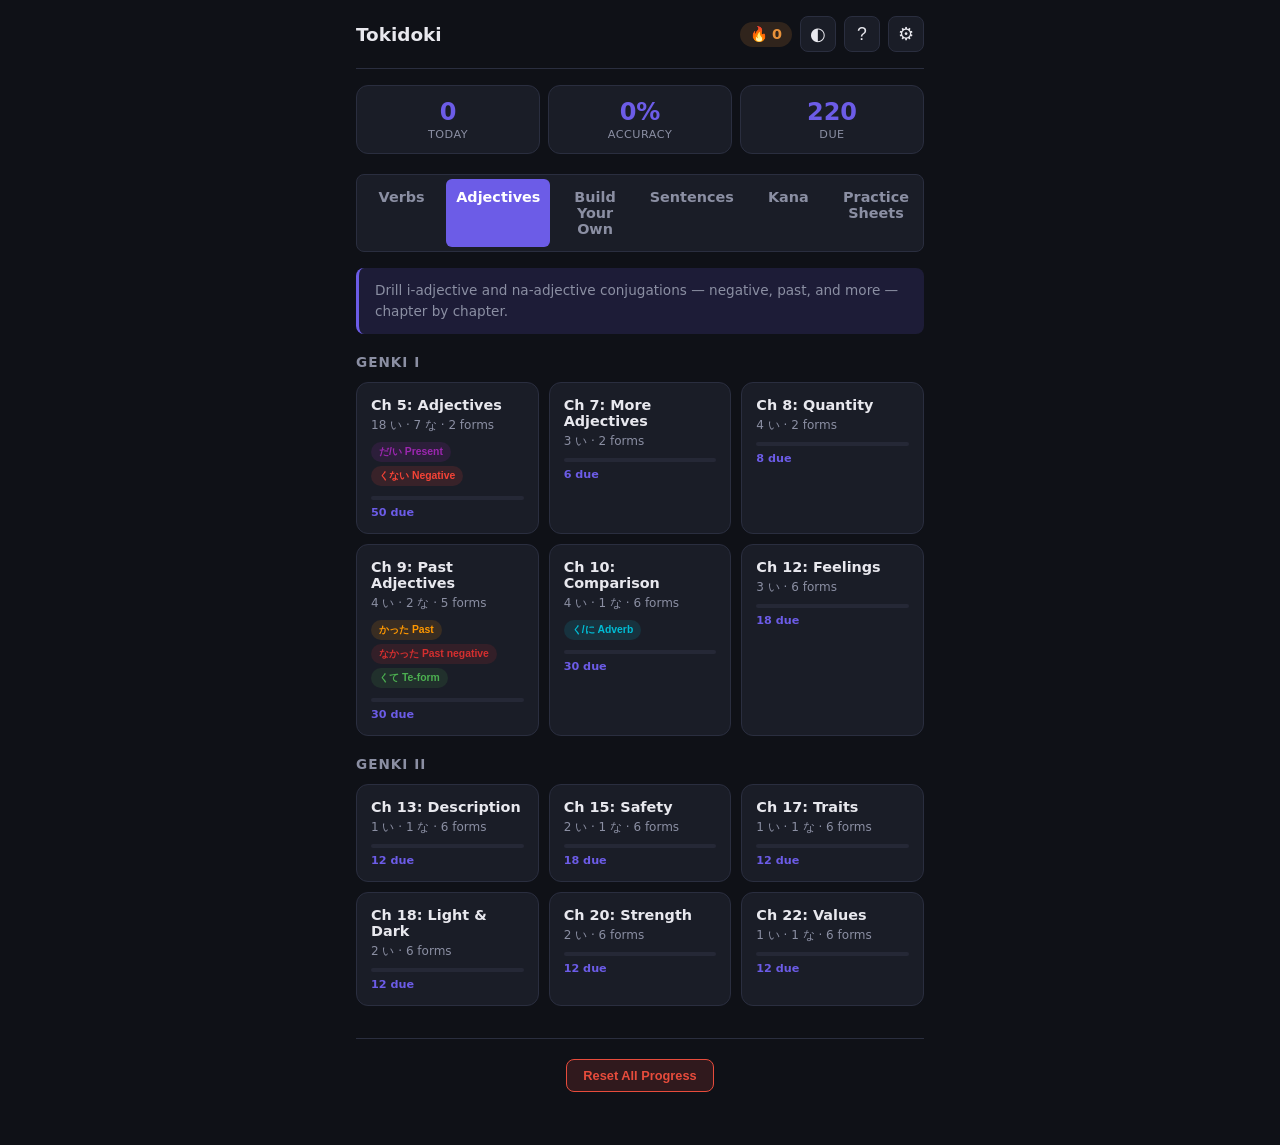
==== commit 78193ac7: "Add reverse kanji sheets and hiragana/katakana practice sheets Kanji: each level now also gets a mea" ====
--- a/adjectives.html
+++ b/adjectives.html
@@ -43,7 +43,7 @@
         <a class="mode-tab" href="custom.html">Build Your Own</a>
         <a class="mode-tab" href="sentences.html">Sentences</a>
         <a class="mode-tab" href="kana.html">Kana</a>
-        <a class="mode-tab" href="kanji.html">Kanji Sheets</a>
+        <a class="mode-tab" href="kanji.html">Practice Sheets</a>
       </nav>
       <div id="adj-chapters">
         <p class="tab-intro">Drill i-adjective and na-adjective conjugations — negative, past, and more — chapter by chapter.</p>
--- a/style.css
+++ b/style.css
@@ -300,6 +300,24 @@
   display: none;
 }
 
+.chapter-card-links {
+  display: flex;
+  flex-direction: column;
+  gap: 4px;
+  margin-top: 8px;
+}
+
+.chapter-card-links a, .chapter-card-links a:visited {
+  font-size: 0.75rem;
+  font-weight: 600;
+  color: var(--accent);
+  text-decoration: none;
+}
+
+.chapter-card-links a:hover {
+  text-decoration: underline;
+}
+
 /* Study screen */
 .study-toolbar {
   display: flex;
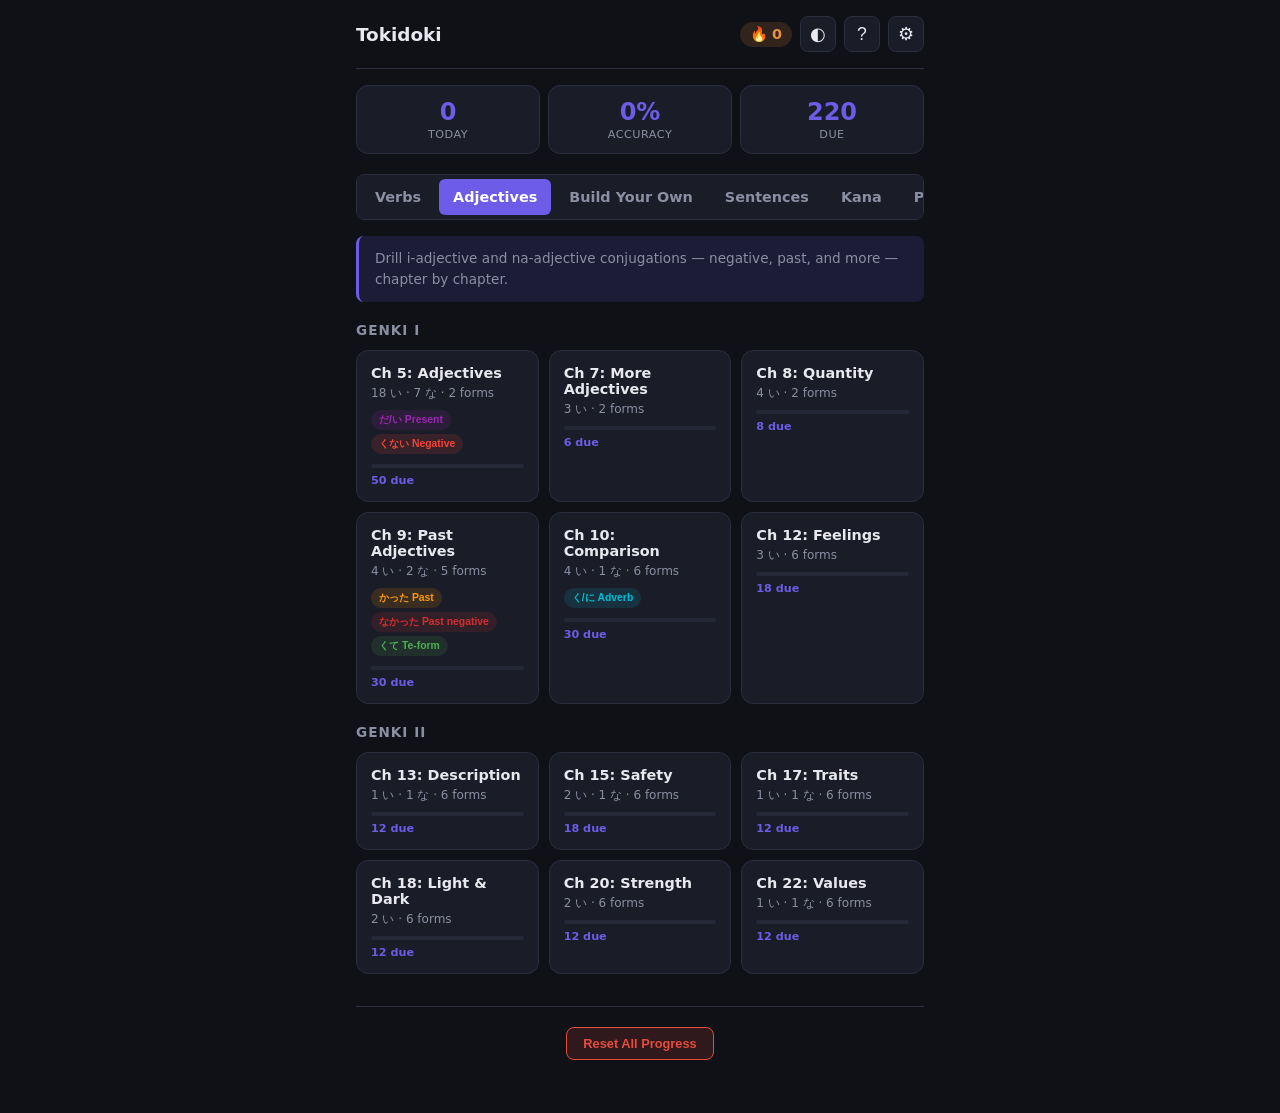
==== commit da919019: "Add a JLPT kanji quiz (self-graded flashcards, either direction) New kanji-quiz.html mode using the " ====
--- a/adjectives.html
+++ b/adjectives.html
@@ -44,6 +44,7 @@
         <a class="mode-tab" href="sentences.html">Sentences</a>
         <a class="mode-tab" href="kana.html">Kana</a>
         <a class="mode-tab" href="kanji.html">Practice Sheets</a>
+        <a class="mode-tab" href="kanji-quiz.html">Kanji Quiz</a>
       </nav>
       <div id="adj-chapters">
         <p class="tab-intro">Drill i-adjective and na-adjective conjugations — negative, past, and more — chapter by chapter.</p>
@@ -155,6 +156,7 @@
   <script src="conjugator.js"></script>
   <script src="verbs.js"></script>
   <script src="kana.js"></script>
+  <script src="kanji-quiz-data.js"></script>
   <script src="app.js"></script>
 
   <!-- Static content for search engines -->
--- a/style.css
+++ b/style.css
@@ -193,11 +193,19 @@
   border-radius: var(--radius-sm);
   padding: 4px;
   border: 1px solid var(--border);
-}
+  /* More tabs than fit a narrow viewport scroll horizontally instead of
+     silently overflowing the container — flex-shrink alone can't get a
+     tab below its own text's min-content width. */
+  overflow-x: auto;
+  -webkit-overflow-scrolling: touch;
+  scrollbar-width: none;
+}
+
+.mode-tabs::-webkit-scrollbar { display: none; }
 
 .mode-tab, .mode-tab:visited {
-  flex: 1;
-  padding: 10px;
+  flex: 0 0 auto;
+  padding: 10px 14px;
   border: none;
   border-radius: 6px;
   background: transparent;
@@ -208,6 +216,7 @@
   transition: all var(--transition);
   text-decoration: none;
   text-align: center;
+  white-space: nowrap;
 }
 
 .mode-tab.active, .mode-tab.active:visited {
@@ -924,6 +933,7 @@
 /* Kana drawing practice */
 .kana-settings-row {
   display: flex;
+  flex-wrap: wrap;
   gap: 12px;
   margin-bottom: 16px;
 }
@@ -1058,6 +1068,16 @@
   color: var(--text-dim);
 }
 
+/* Kanji quiz: the meaning side of a card (English text, so sized down from
+   .kana-answer-char's single-glyph 5rem to stay readable on longer phrases) */
+.kanji-quiz-meaning {
+  font-size: 1.4rem;
+  font-weight: 700;
+  color: var(--accent);
+  text-align: center;
+  line-height: 1.3;
+}
+
 /* Reference overlay */
 .ref-overlay {
   position: fixed;
@@ -1734,17 +1754,8 @@
   .ref-explanation .conj-table th { padding: 6px; font-size: 0.65rem; }
   .ref-exc-list { grid-template-columns: 1fr 1fr; }
 
-  .mode-tabs {
-    overflow-x: auto;
-    -webkit-overflow-scrolling: touch;
-    scrollbar-width: none;
-  }
-  .mode-tabs::-webkit-scrollbar { display: none; }
   .mode-tab {
-    flex: 0 0 auto;
-    padding: 10px 14px;
     font-size: 0.82rem;
-    white-space: nowrap;
   }
 }
 
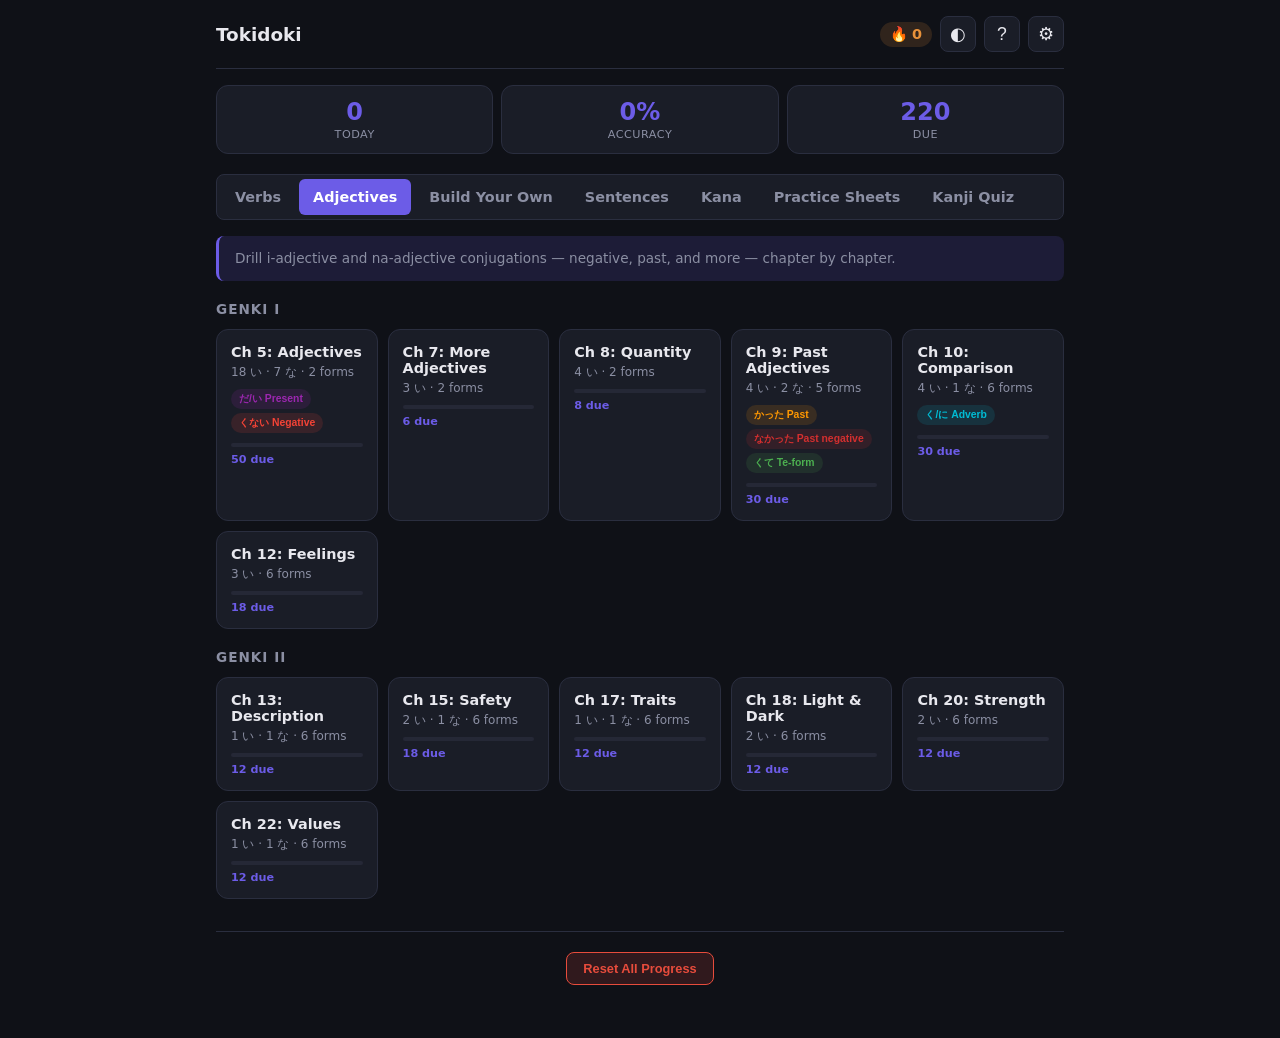
==== commit c3d311ac: "Add printable translation worksheets per grammar point (N5/N4) New "Translatable Sentence Worksheets" ====
--- a/adjectives.html
+++ b/adjectives.html
@@ -67,7 +67,7 @@
         </div>
         <button id="btn-undo" class="btn-undo hidden" aria-label="Undo last card" title="Undo (Z)">↩ Undo</button>
       </div>
-      <div id="save-indicator" class="save-indicator hidden">Saved</div>
+      <div id="save-indicator" class="save-indicator">Saved</div>
 
       <input id="key-capture" class="key-capture" readonly aria-hidden="true" tabindex="-1">
       <div id="card-container" class="card-container">
@@ -157,6 +157,7 @@
   <script src="verbs.js"></script>
   <script src="kana.js"></script>
   <script src="kanji-quiz-data.js"></script>
+  <script src="sentences-data.js"></script>
   <script src="app.js"></script>
 
   <!-- Static content for search engines -->
--- a/style.css
+++ b/style.css
@@ -52,7 +52,7 @@
 }
 
 #app {
-  max-width: 600px;
+  max-width: 880px;
   margin: 0 auto;
   padding: 0 16px 32px;
 }
@@ -419,6 +419,12 @@
   display: flex;
   flex-direction: column;
   transition: background 0.3s ease, border-color 0.3s ease;
+  /* #app is wider than a flashcard should be (it needs the room for the
+     mode-tabs nav to fit without scrolling) — cap and center the card
+     itself so it stays a comfortable reading width instead of stretching. */
+  max-width: 600px;
+  margin-left: auto;
+  margin-right: auto;
 }
 
 .card.negative-form {
@@ -902,6 +908,123 @@
 .btn-easy  { background: #3498db; }
 
 .btn-grade:hover { filter: brightness(1.15); transform: translateY(-1px); }
+
+/* Confusing Kanji: multiple-choice quiz */
+.confusable-choices {
+  display: grid;
+  grid-template-columns: 1fr 1fr;
+  gap: 10px;
+  margin-top: 24px;
+  width: 100%;
+}
+
+.confusable-choice {
+  display: flex;
+  flex-direction: column;
+  align-items: center;
+  justify-content: center;
+  gap: 4px;
+  padding: 14px 12px;
+  border: 1px solid var(--border);
+  border-radius: var(--radius-sm);
+  background: var(--bg-card);
+  font-size: 0.95rem;
+  font-weight: 600;
+  cursor: pointer;
+  transition: all var(--transition);
+  color: var(--text);
+}
+
+.confusable-choice:hover:not(:disabled) {
+  border-color: var(--accent);
+  transform: translateY(-1px);
+}
+
+.confusable-choice:disabled {
+  cursor: default;
+}
+
+.confusable-choice-kanji {
+  font-family: var(--font-jp);
+  font-size: 1.3rem;
+  font-weight: 700;
+  opacity: 0.85;
+}
+
+.confusable-choice.correct {
+  background: #27ae60;
+  border-color: #27ae60;
+  color: #fff;
+}
+
+.confusable-choice.wrong {
+  background: #e74c3c;
+  border-color: #e74c3c;
+  color: #fff;
+}
+
+@media (max-width: 480px) {
+  .confusable-choices { grid-template-columns: 1fr; }
+}
+
+/* Confusable kanji browse page */
+.confusable-group-grid {
+  display: grid;
+  grid-template-columns: repeat(auto-fill, minmax(260px, 1fr));
+  gap: 12px;
+}
+
+.confusable-group-card {
+  background: var(--bg-card);
+  border: 1px solid var(--border);
+  border-radius: var(--radius);
+  padding: 14px;
+}
+
+.confusable-group-meta {
+  font-size: 0.7rem;
+  color: var(--text-dim);
+  text-transform: uppercase;
+  letter-spacing: 0.5px;
+  margin-bottom: 10px;
+}
+
+.confusable-group-kanji-list {
+  display: flex;
+  flex-wrap: wrap;
+  gap: 8px;
+}
+
+.confusable-kanji-item {
+  display: flex;
+  flex-direction: column;
+  align-items: center;
+  min-width: 64px;
+  padding: 8px 6px;
+  background: var(--bg-input);
+  border-radius: var(--radius-sm);
+}
+
+.confusable-kanji-glyph {
+  font-family: var(--font-jp);
+  font-size: 2rem;
+  line-height: 1;
+}
+
+.confusable-kanji-meaning {
+  font-size: 0.68rem;
+  color: var(--text-dim);
+  text-align: center;
+  margin-top: 4px;
+  max-width: 84px;
+}
+
+.confusable-kanji-level {
+  font-size: 0.6rem;
+  color: var(--accent);
+  font-weight: 700;
+  margin-top: 2px;
+}
 
 /* Session complete */
 .session-complete {
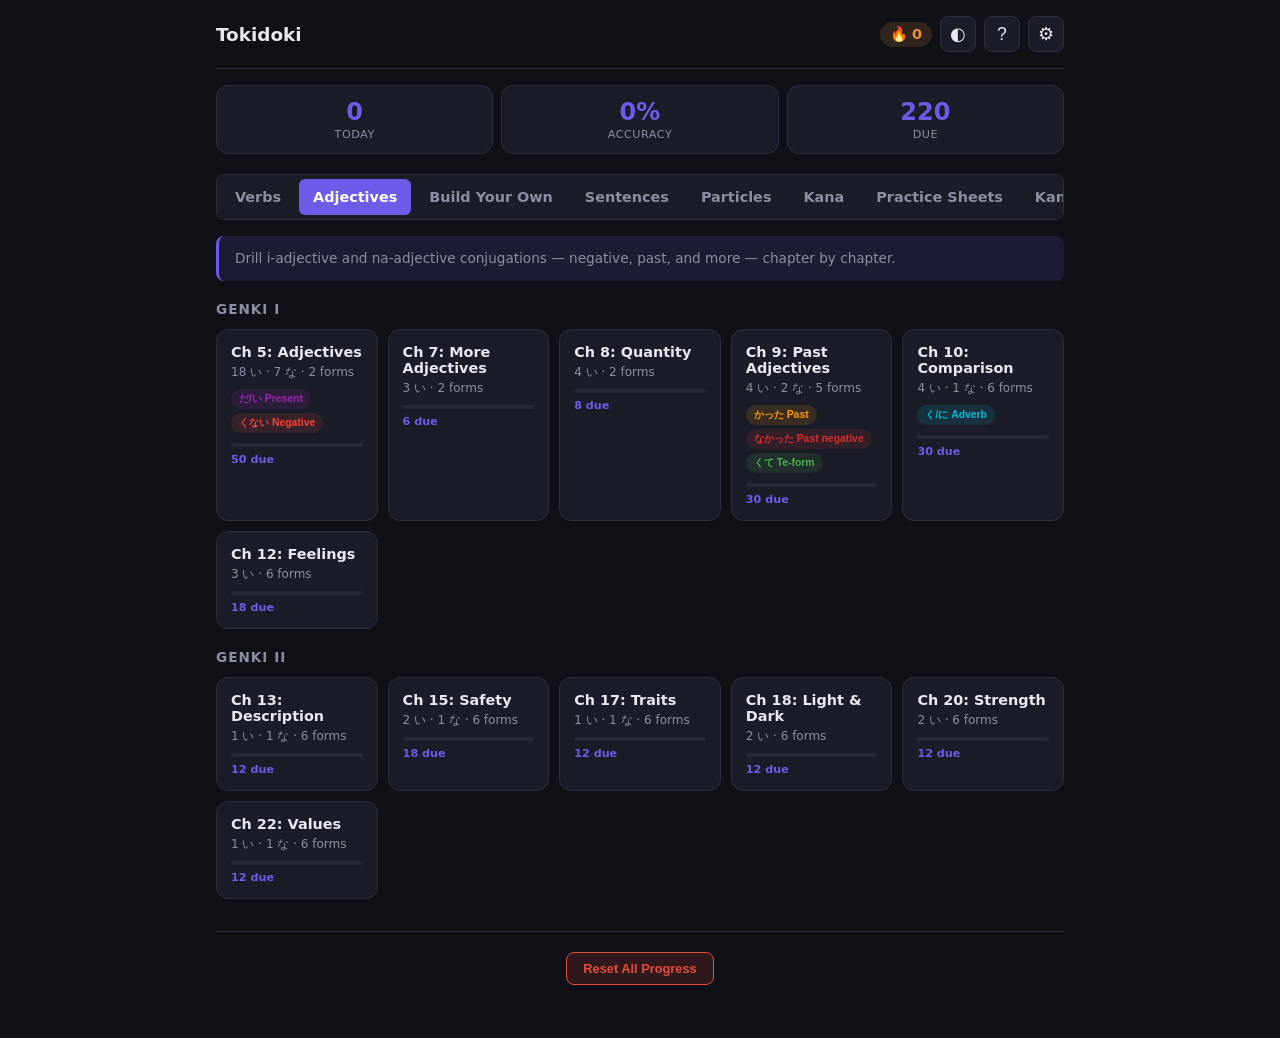
==== commit 8adb656e: "Add a particle quiz mode (は, が, を, に, で, へ, と, も, の, や) Multiple-choice fill-in-the-blank quiz: each" ====
--- a/adjectives.html
+++ b/adjectives.html
@@ -42,6 +42,7 @@
         <a class="mode-tab active" href="adjectives.html">Adjectives</a>
         <a class="mode-tab" href="custom.html">Build Your Own</a>
         <a class="mode-tab" href="sentences.html">Sentences</a>
+        <a class="mode-tab" href="particles-quiz.html">Particles</a>
         <a class="mode-tab" href="kana.html">Kana</a>
         <a class="mode-tab" href="kanji.html">Practice Sheets</a>
         <a class="mode-tab" href="kanji-quiz.html">Kanji Quiz</a>
--- a/style.css
+++ b/style.css
@@ -967,6 +967,74 @@
   .confusable-choices { grid-template-columns: 1fr; }
 }
 
+/* Particle quiz: fill-in-the-blank sentence + multiple-choice particles */
+.particle-sentence {
+  font-family: var(--font-jp);
+  font-size: 1.5rem;
+  font-weight: 700;
+  line-height: 1.8;
+  text-align: center;
+}
+
+.particle-blank {
+  display: inline-block;
+  color: var(--accent);
+  letter-spacing: -2px;
+}
+
+.particle-en {
+  margin-top: 10px;
+  font-size: 0.95rem;
+  color: var(--text-dim);
+  text-align: center;
+}
+
+.particle-choices {
+  display: grid;
+  grid-template-columns: 1fr 1fr;
+  gap: 10px;
+  margin-top: 24px;
+  width: 100%;
+}
+
+.particle-choice {
+  padding: 14px 12px;
+  border: 1px solid var(--border);
+  border-radius: var(--radius-sm);
+  background: var(--bg-card);
+  font-family: var(--font-jp);
+  font-size: 1.3rem;
+  font-weight: 700;
+  cursor: pointer;
+  transition: all var(--transition);
+  color: var(--text);
+}
+
+.particle-choice:hover:not(:disabled) {
+  border-color: var(--accent);
+  transform: translateY(-1px);
+}
+
+.particle-choice:disabled {
+  cursor: default;
+}
+
+.particle-choice.correct {
+  background: #27ae60;
+  border-color: #27ae60;
+  color: #fff;
+}
+
+.particle-choice.wrong {
+  background: #e74c3c;
+  border-color: #e74c3c;
+  color: #fff;
+}
+
+@media (max-width: 480px) {
+  .particle-choices { grid-template-columns: 1fr; }
+}
+
 /* Confusable kanji browse page */
 .confusable-group-grid {
   display: grid;
